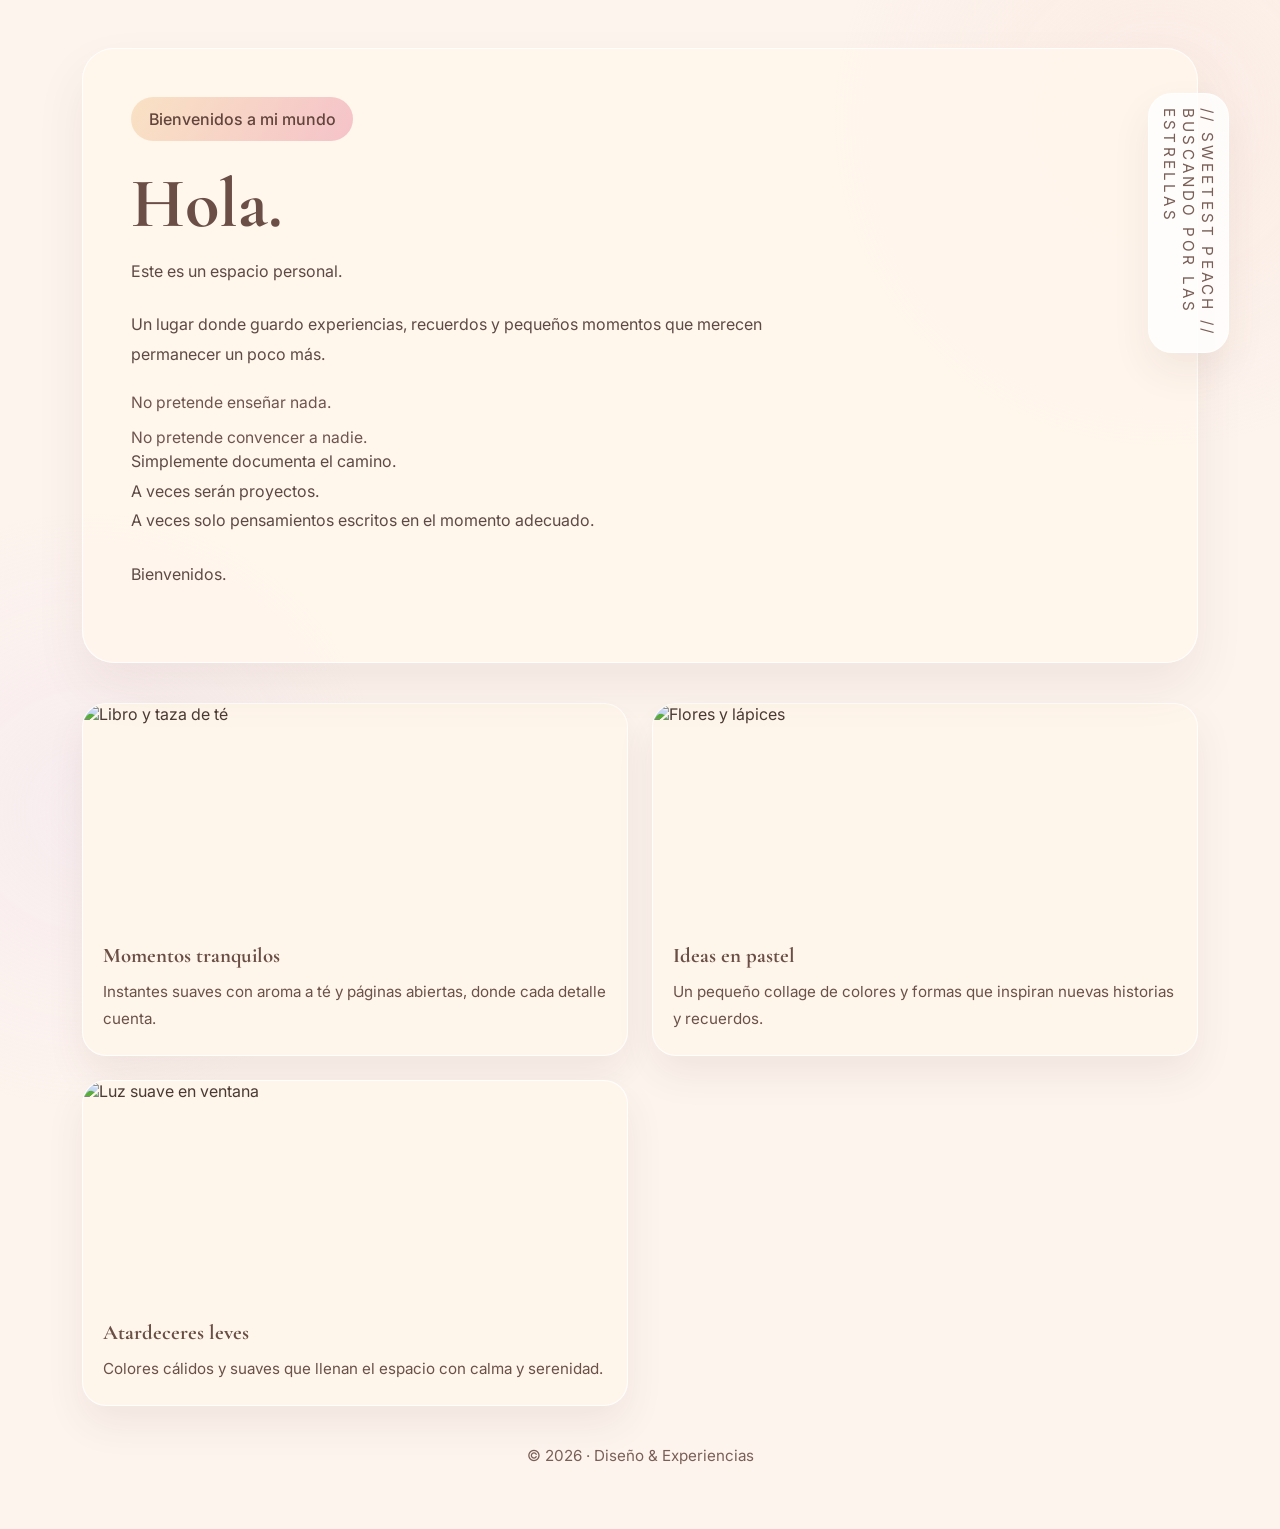
==== index.html @ 44057b64 "Add vertical side tag in hero" ====
﻿<!DOCTYPE html>
<html lang="es">
<head>
<meta charset="UTF-8">
<meta name="viewport" content="width=device-width, initial-scale=1.0">

<title>Hola.</title>

<link rel="preconnect" href="https://fonts.googleapis.com">
<link rel="preconnect" href="https://fonts.gstatic.com" crossorigin>
<link href="https://fonts.googleapis.com/css2?family=Inter:wght@300;400;500&family=Cormorant+Garamond:wght@400;500;600&display=swap" rel="stylesheet">

<style>
:root{
    --bg:#fdf4ee;
    --text:#4a3a33;
    --peach:#f8dacf;
    --rose:#f5c3c9;
    --apricot:#f9e2c4;
    --lavender:#ebd9f2;
    --cream:#fff6eb;
}

*{
    margin:0;
    padding:0;
    box-sizing:border-box;
}

body{
    font-family:'Inter', sans-serif;
    background:var(--bg);
    color:var(--text);
    overflow-x:hidden;
}

body::before{
    content:"";
    position:fixed;
    width:680px;
    height:680px;
    top:-220px;
    right:-220px;
    background:radial-gradient(circle, var(--peach), transparent 68%);
    opacity:.32;
    z-index:-1;
}

body::after{
    content:"";
    position:fixed;
    width:620px;
    height:620px;
    bottom:-220px;
    left:-220px;
    background:radial-gradient(circle, var(--lavender), transparent 68%);
    opacity:.28;
    z-index:-1;
}

main{
    min-height:100vh;
    padding:3rem 2rem 4rem;
}

.container{
    max-width:1180px;
    margin:0 auto;
}

.hero{
    position:relative;
    background:rgba(255,246,236,.92);
    border:1px solid rgba(255,255,255,.85);
    border-radius:32px;
    padding:3rem;
    box-shadow:0 24px 50px rgba(104,58,48,.08);
}

.side-tag{
    position:absolute;
    top:2.75rem;
    right:-2rem;
    display:flex;
    align-items:center;
    justify-content:center;
    writing-mode: vertical-rl;
    text-orientation: sideways;
    font-size:.95rem;
    letter-spacing:.2rem;
    color:#7a5f57;
    background:rgba(255,255,255,.8);
    padding:.9rem .7rem;
    border-radius:24px;
    border:1px solid rgba(255,255,255,.9);
    box-shadow:0 18px 38px rgba(104,58,48,.08);
    max-height:260px;
    min-width:2.4rem;
}

.banner{
    display:inline-flex;
    align-items:center;
    padding:.75rem 1.1rem;
    border-radius:999px;
    background:linear-gradient(120deg, var(--apricot), var(--rose));
    color:#62443c;
    font-weight:500;
    margin-bottom:1.6rem;
}

h1{
    font-family:'Cormorant Garamond', serif;
    font-size:clamp(3.2rem, 6vw, 4.4rem);
    line-height:1.05;
    margin-bottom:1rem;
    color:#6b4f46;
}

.description{
    max-width:720px;
    font-size:1rem;
    line-height:1.85;
    color:#5e4a45;
    margin-bottom:1.5rem;
}

.quote{
    display:grid;
    gap:1rem;
    margin-top:1.5rem;
    color:#6e554f;
    font-size:.98rem;
}

.gallery{
    display:grid;
    grid-template-columns:repeat(4, minmax(0,1fr));
    gap:1.5rem;
    margin-top:2.5rem;
}

.card{
    grid-column:span 2;
    background:var(--cream);
    border:1px solid rgba(255,255,255,.85);
    border-radius:24px;
    overflow:hidden;
    box-shadow:0 18px 38px rgba(104,58,48,.08);
    transition:transform .25s ease, box-shadow .25s ease;
}

.card:hover{
    transform:translateY(-6px);
    box-shadow:0 28px 50px rgba(104,58,48,.14);
}

.card img{
    display:block;
    width:100%;
    height:220px;
    object-fit:cover;
}

.card-content{
    padding:1.2rem 1.25rem 1.4rem;
}

.card-title{
    font-family:'Cormorant Garamond', serif;
    font-size:1.3rem;
    color:#6b4f46;
    margin-bottom:.7rem;
}

.card-text{
    color:#6a5149;
    font-size:.95rem;
    line-height:1.75;
}

footer{
    margin-top:2.5rem;
    text-align:center;
    color:#7a5f57;
    font-size:.95rem;
}

@media(max-width:1024px){
    .gallery{
        grid-template-columns:repeat(2, minmax(0,1fr));
    }
}

@media(max-width:720px){
    .hero{
        padding:2rem;
    }
    .gallery{
        grid-template-columns:1fr;
    }
    .card img{
        height:200px;
    }
}
</style>
</head>

<body>

<main class="container">
    <section class="hero">
        <div class="banner">Bienvenidos a mi mundo</div>
        <h1>Hola.</h1>
        <p class="description">Este es un espacio personal.</p>
        <p class="description">Un lugar donde guardo experiencias, recuerdos y pequeños momentos que merecen permanecer un poco más.</p>
        <div class="quote">
            <span>No pretende enseñar nada.</span>
            <span>No pretende convencer a nadie.</span>
        </div>
        <p class="description">Simplemente documenta el camino.<br>A veces serán proyectos.<br>A veces solo pensamientos escritos en el momento adecuado.</p>
        <p class="description">Bienvenidos.</p>
        <div class="side-tag">//  SWEETEST PEACH  //  BUSCANDO POR LAS ESTRELLAS</div>
    </section>

    <section class="gallery">
        <article class="card">
            <img src="https://images.unsplash.com/photo-1500530855697-b586d89ba3ee?auto=format&fit=crop&w=800&q=80" alt="Libro y taza de té" loading="lazy">
            <div class="card-content">
                <h2 class="card-title">Momentos tranquilos</h2>
                <p class="card-text">Instantes suaves con aroma a té y páginas abiertas, donde cada detalle cuenta.</p>
            </div>
        </article>
        <article class="card">
            <img src="https://images.unsplash.com/photo-1524504388940-b1c1722653e1?auto=format&fit=crop&w=800&q=80" alt="Flores y lápices" loading="lazy">
            <div class="card-content">
                <h2 class="card-title">Ideas en pastel</h2>
                <p class="card-text">Un pequeño collage de colores y formas que inspiran nuevas historias y recuerdos.</p>
            </div>
        </article>
        <article class="card">
            <img src="https://images.unsplash.com/photo-1516637090014-cb1ab79a07d1?auto=format&fit=crop&w=800&q=80" alt="Luz suave en ventana" loading="lazy">
            <div class="card-content">
                <h2 class="card-title">Atardeceres leves</h2>
                <p class="card-text">Colores cálidos y suaves que llenan el espacio con calma y serenidad.</p>
            </div>
        </article>
    </section>

    <footer>© 2026 · Diseño &amp; Experiencias</footer>
</main>

</body>
</html>
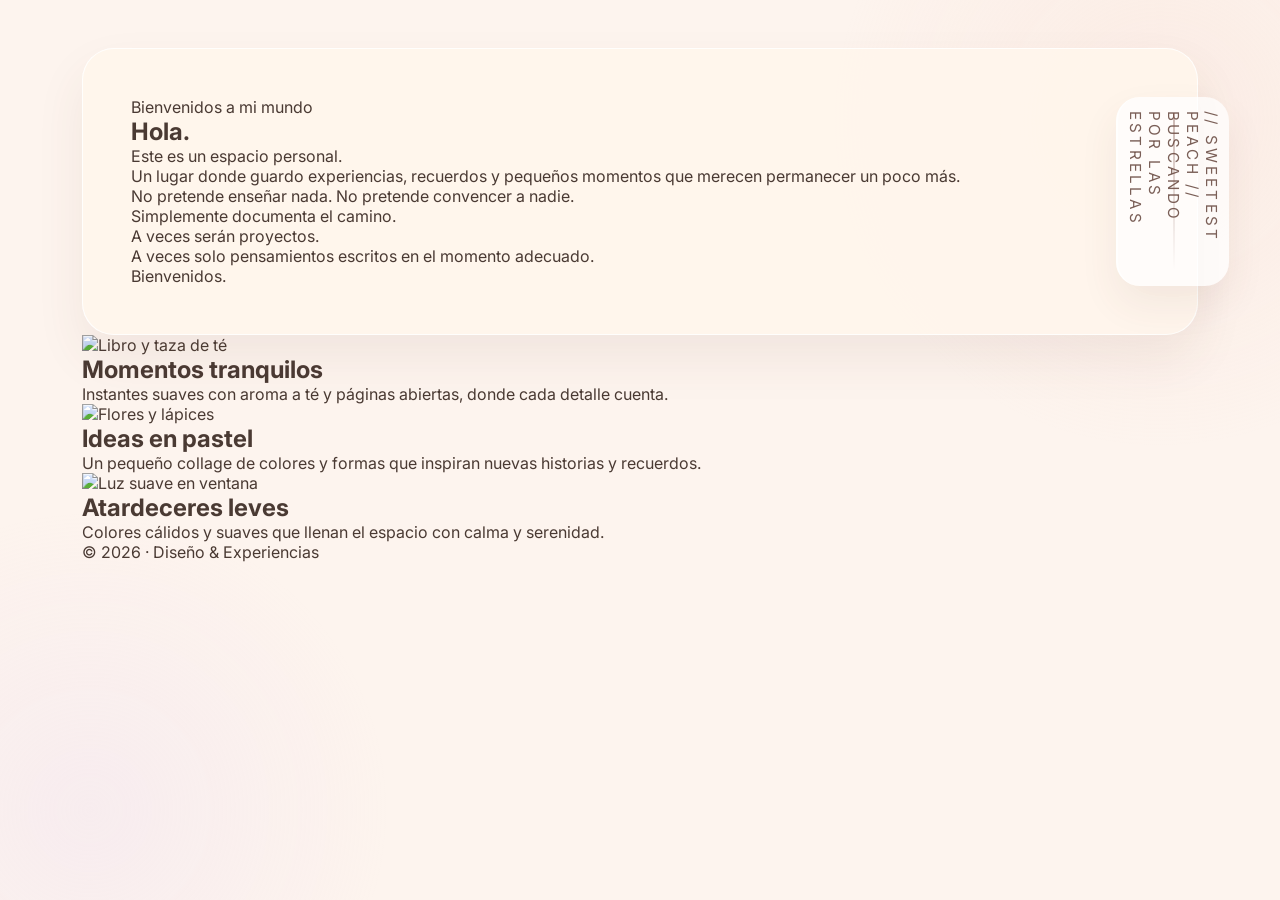
==== commit 8a401a1a: "Adjust side tag to follow hero text height" ====
--- a/index.html
+++ b/index.html
@@ -79,25 +79,33 @@
 
 .side-tag{
     position:absolute;
-    top:2.75rem;
+    top:3rem;
     right:-2rem;
+    height:calc(100% - 6rem);
     display:flex;
-    align-items:center;
+    align-items:flex-start;
     justify-content:center;
     writing-mode: vertical-rl;
     text-orientation: sideways;
     font-size:.95rem;
     letter-spacing:.2rem;
     color:#7a5f57;
-    background:rgba(255,255,255,.8);
-    padding:.9rem .7rem;
+    padding:.9rem .5rem;
+    border-left:2px solid rgba(255,255,255,.9);
+    background:rgba(255,255,255,.72);
     border-radius:24px;
-    border:1px solid rgba(255,255,255,.9);
     box-shadow:0 18px 38px rgba(104,58,48,.08);
-    max-height:260px;
-    min-width:2.4rem;
-}
-
+    min-width:2.6rem;
+}
+    .side-tag::after{
+    content: '';
+    position:absolute;
+    left:50%;
+    top:1rem;
+    bottom:1rem;
+    width:1px;
+    background:linear-gradient(to bottom, rgba(126,82,71,.8), rgba(126,82,71,0));
+    transform:translateX(-50%);
 .banner{
     display:inline-flex;
     align-items:center;
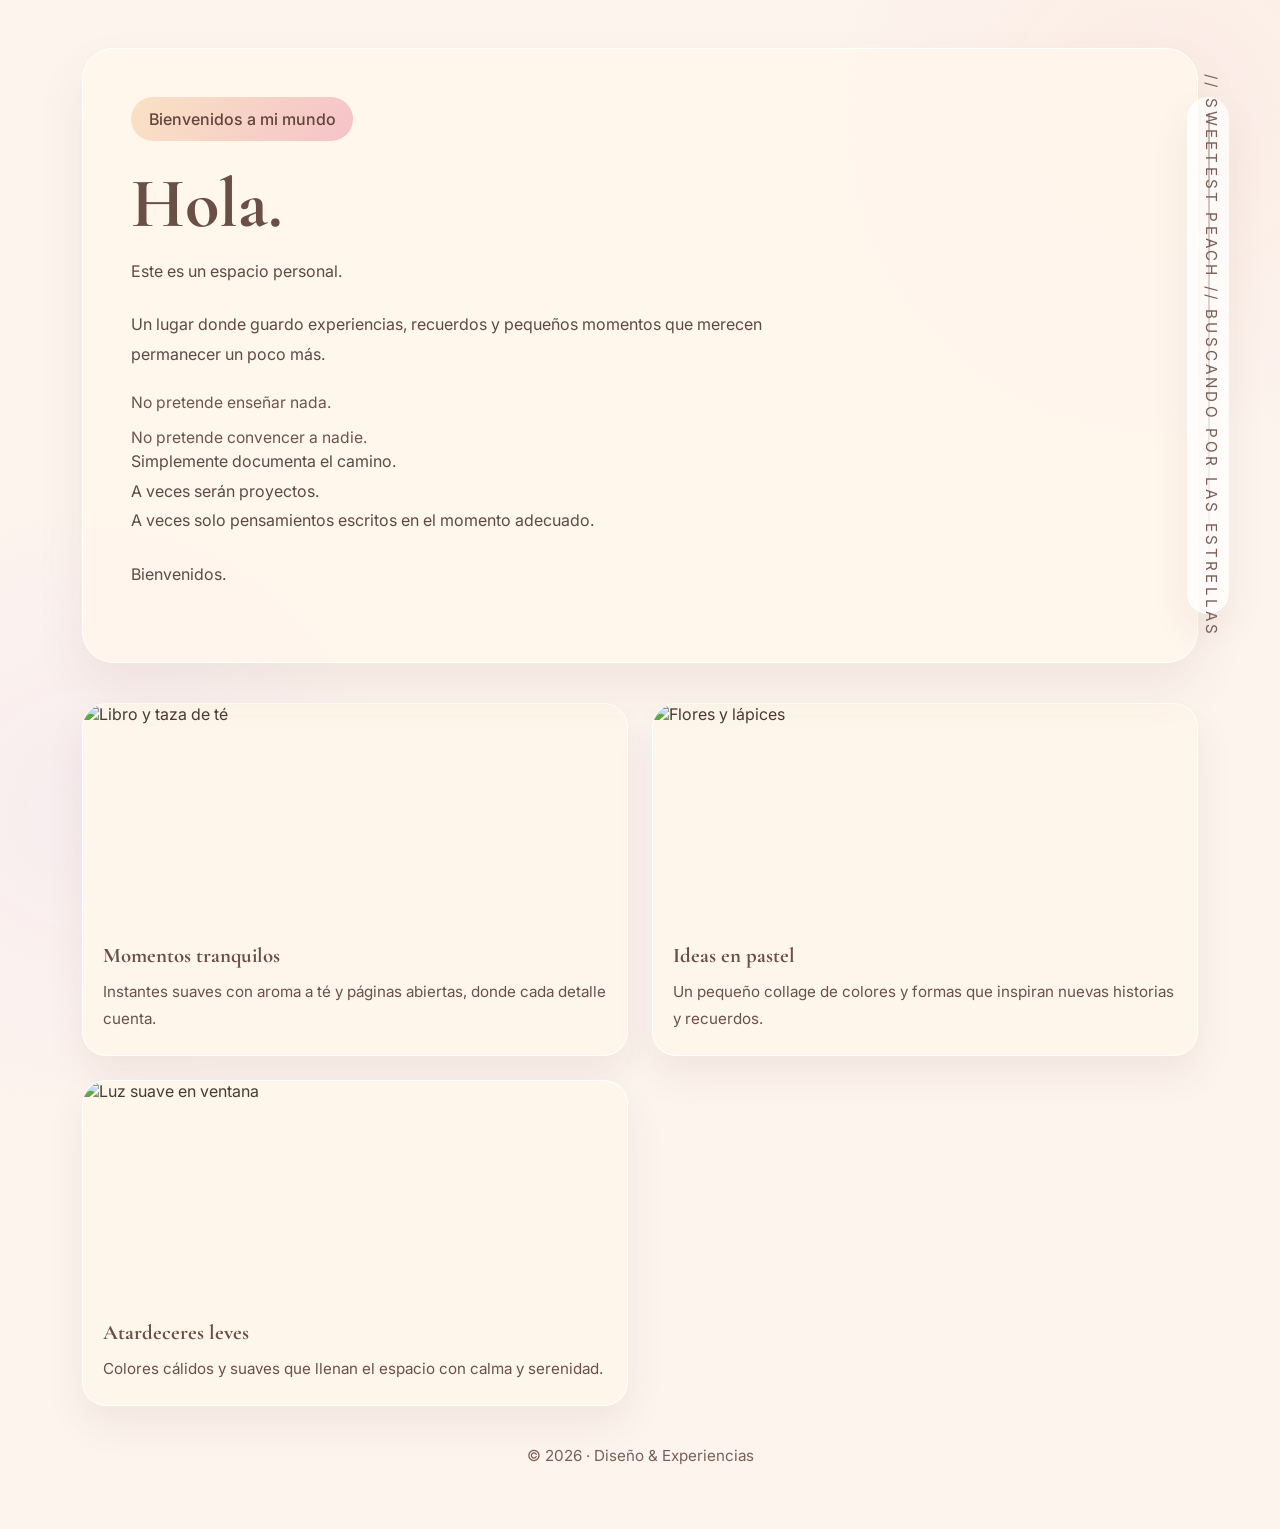
==== commit 9d8785cc: "Make side tag flow continuously downward" ====
--- a/index.html
+++ b/index.html
@@ -87,6 +87,7 @@
     justify-content:center;
     writing-mode: vertical-rl;
     text-orientation: sideways;
+    white-space: nowrap;
     font-size:.95rem;
     letter-spacing:.2rem;
     color:#7a5f57;
@@ -106,6 +107,7 @@
     width:1px;
     background:linear-gradient(to bottom, rgba(126,82,71,.8), rgba(126,82,71,0));
     transform:translateX(-50%);
+}
 .banner{
     display:inline-flex;
     align-items:center;
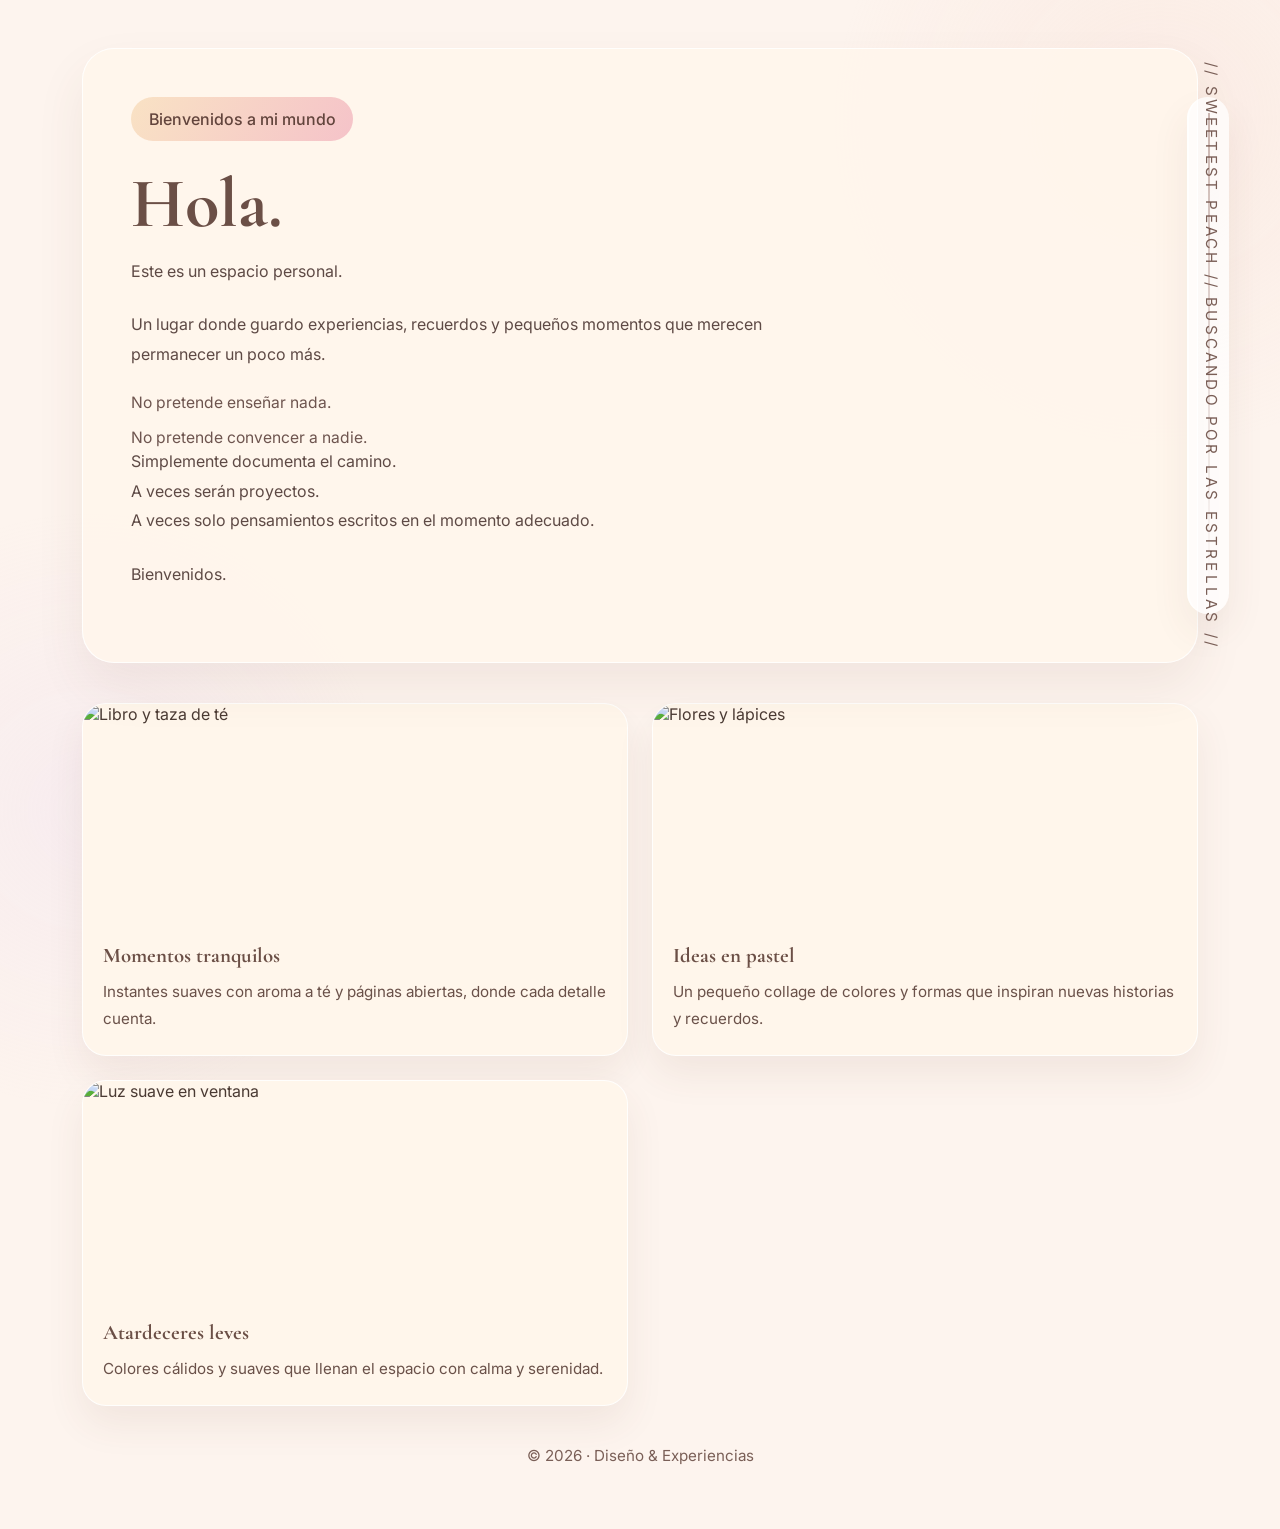
==== commit 1616c7a4: "Add trailing slashes to side tag text" ====
--- a/index.html
+++ b/index.html
@@ -230,7 +230,7 @@
         </div>
         <p class="description">Simplemente documenta el camino.<br>A veces serán proyectos.<br>A veces solo pensamientos escritos en el momento adecuado.</p>
         <p class="description">Bienvenidos.</p>
-        <div class="side-tag">//  SWEETEST PEACH  //  BUSCANDO POR LAS ESTRELLAS</div>
+        <div class="side-tag">//  SWEETEST PEACH  //  BUSCANDO POR LAS ESTRELLAS  //</div>
     </section>
 
     <section class="gallery">
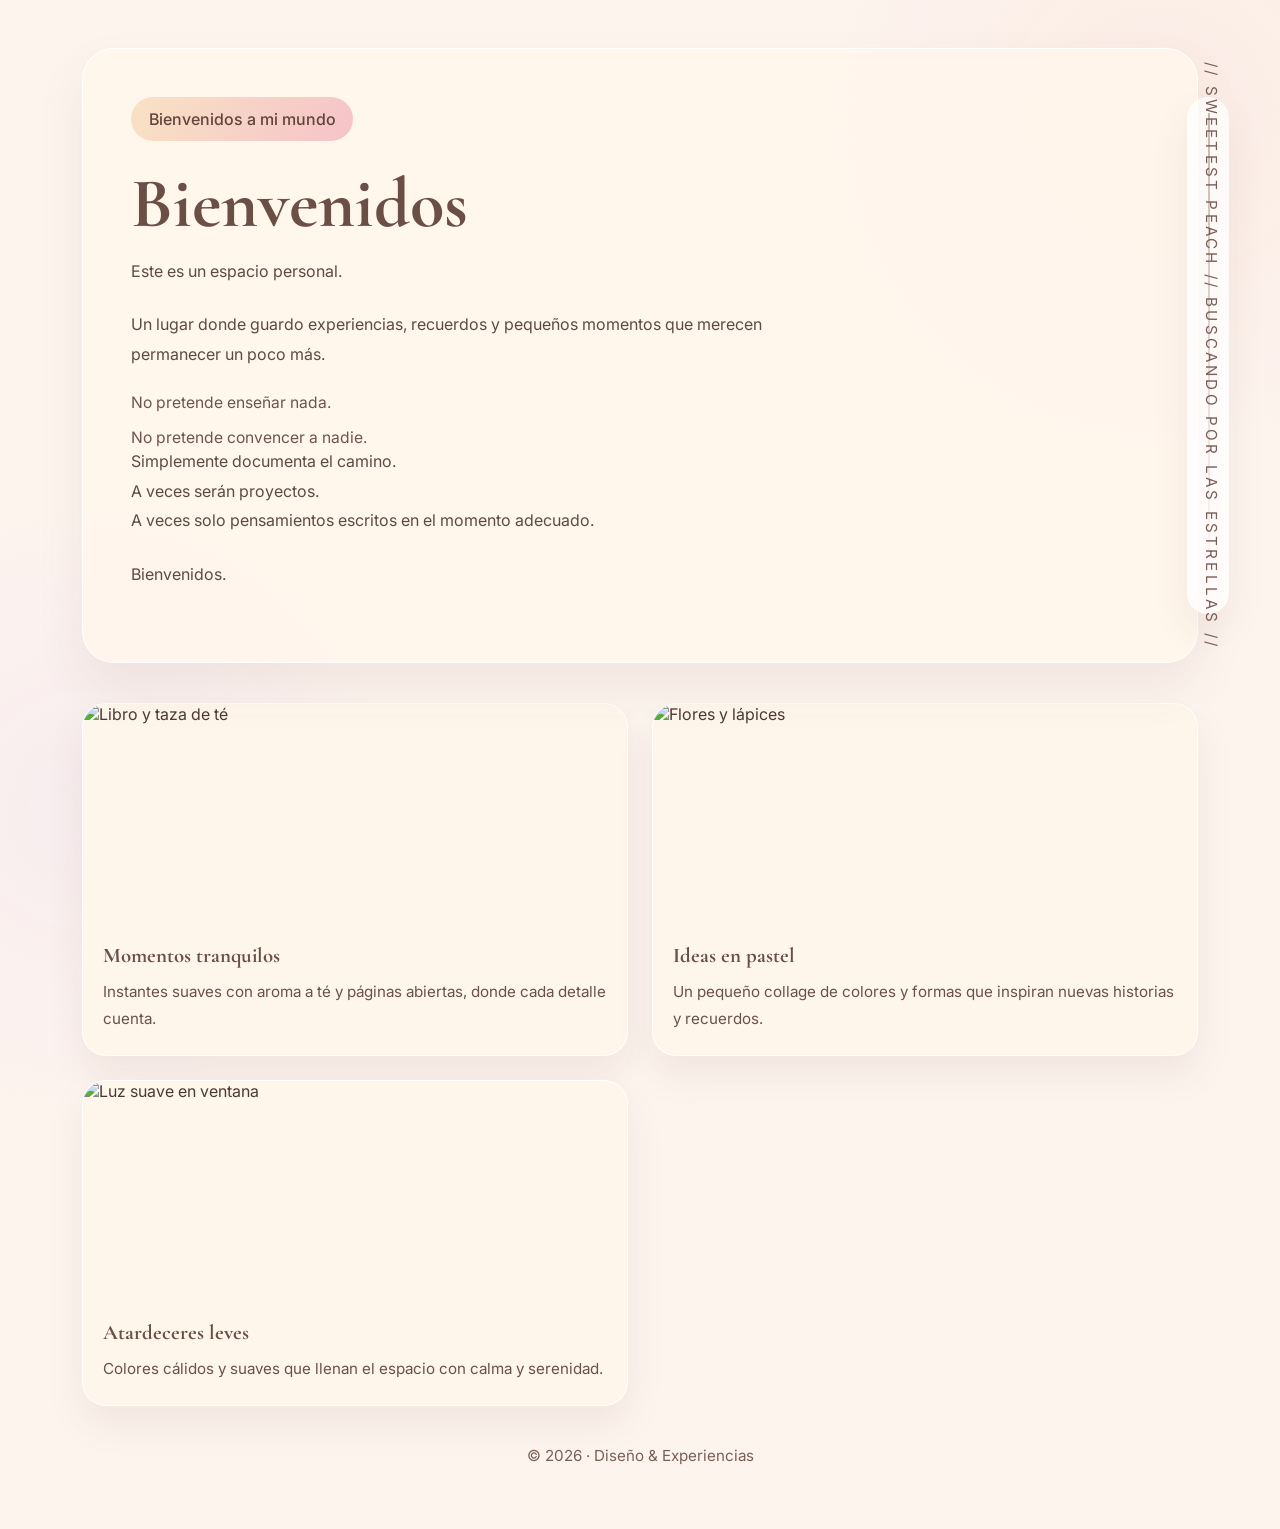
==== commit b9d469ab: "Rename document title and hero heading to Bienvenidos" ====
--- a/index.html
+++ b/index.html
@@ -4,7 +4,7 @@
 <meta charset="UTF-8">
 <meta name="viewport" content="width=device-width, initial-scale=1.0">
 
-<title>Hola.</title>
+<title>Bienvenidos</title>
 
 <link rel="preconnect" href="https://fonts.googleapis.com">
 <link rel="preconnect" href="https://fonts.gstatic.com" crossorigin>
@@ -221,7 +221,7 @@
 <main class="container">
     <section class="hero">
         <div class="banner">Bienvenidos a mi mundo</div>
-        <h1>Hola.</h1>
+        <h1>Bienvenidos</h1>
         <p class="description">Este es un espacio personal.</p>
         <p class="description">Un lugar donde guardo experiencias, recuerdos y pequeños momentos que merecen permanecer un poco más.</p>
         <div class="quote">
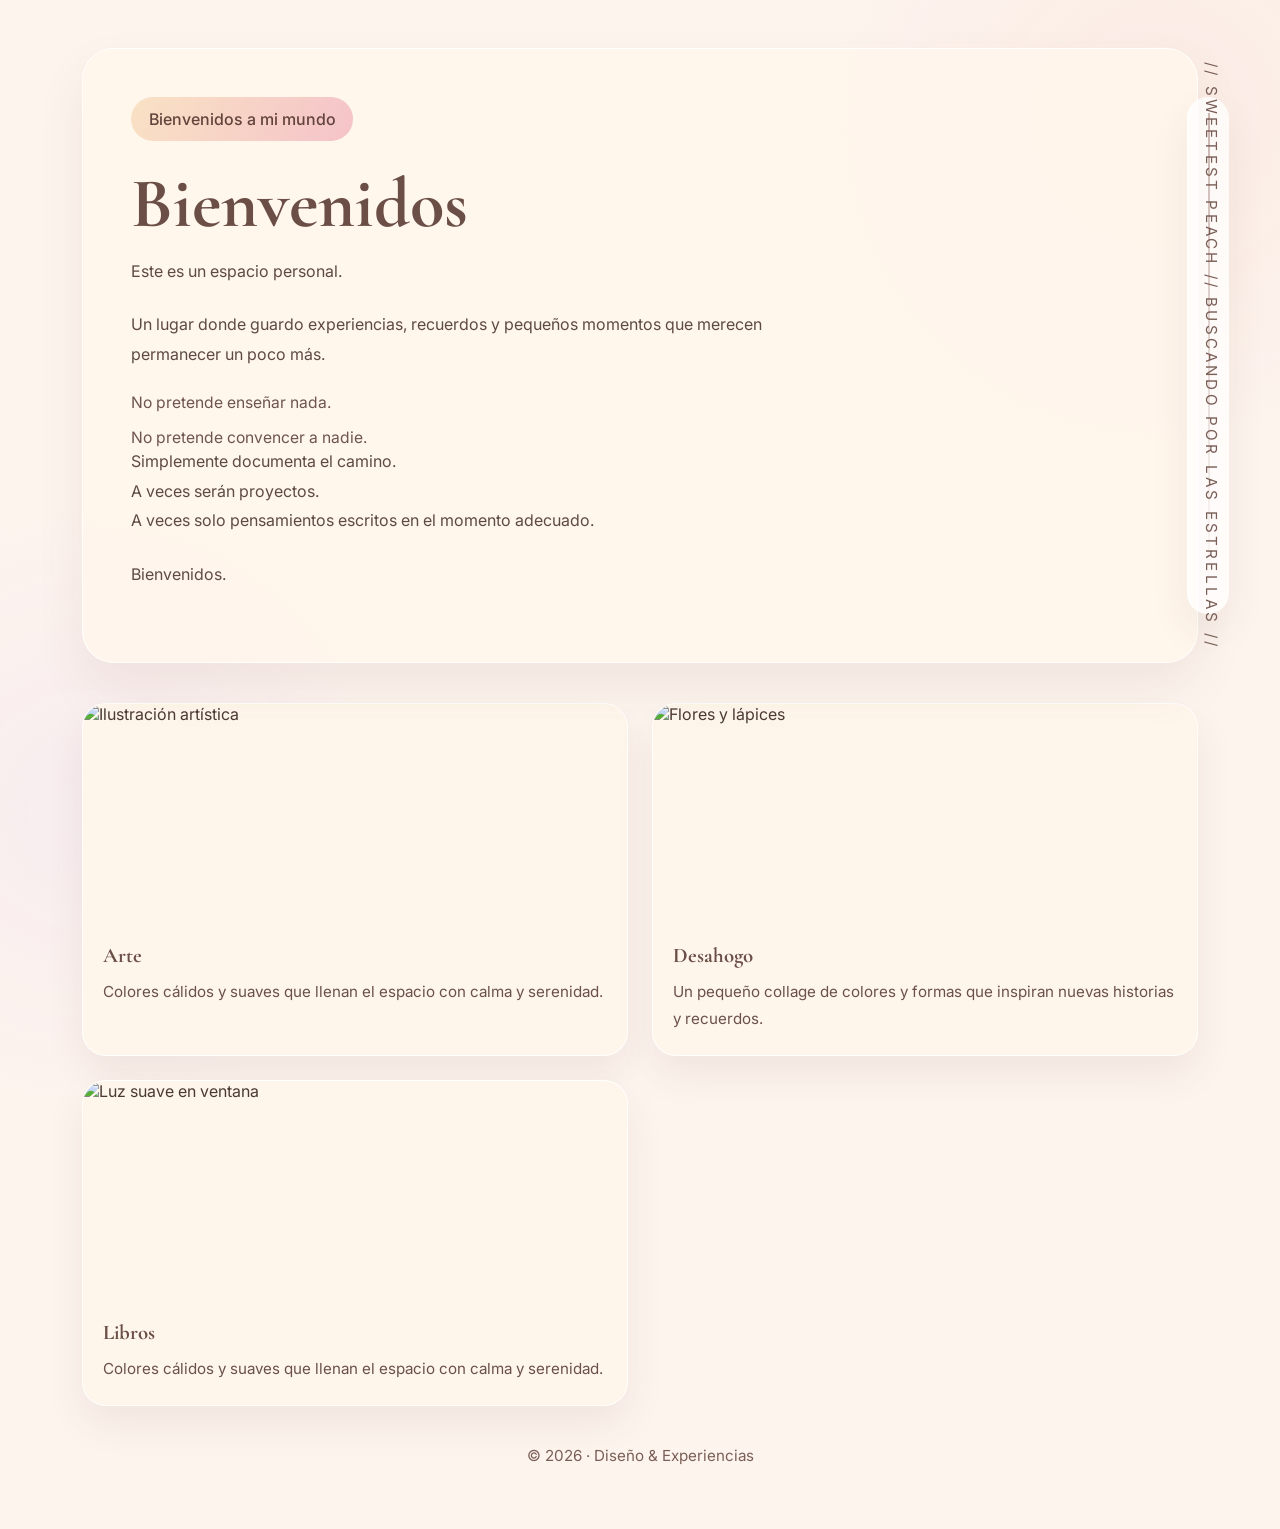
==== commit 28165b29: "Update page design and deploy workflow; refresh Arte card image" ====
--- a/index.html
+++ b/index.html
@@ -9,211 +9,7 @@
 <link rel="preconnect" href="https://fonts.googleapis.com">
 <link rel="preconnect" href="https://fonts.gstatic.com" crossorigin>
 <link href="https://fonts.googleapis.com/css2?family=Inter:wght@300;400;500&family=Cormorant+Garamond:wght@400;500;600&display=swap" rel="stylesheet">
-
-<style>
-:root{
-    --bg:#fdf4ee;
-    --text:#4a3a33;
-    --peach:#f8dacf;
-    --rose:#f5c3c9;
-    --apricot:#f9e2c4;
-    --lavender:#ebd9f2;
-    --cream:#fff6eb;
-}
-
-*{
-    margin:0;
-    padding:0;
-    box-sizing:border-box;
-}
-
-body{
-    font-family:'Inter', sans-serif;
-    background:var(--bg);
-    color:var(--text);
-    overflow-x:hidden;
-}
-
-body::before{
-    content:"";
-    position:fixed;
-    width:680px;
-    height:680px;
-    top:-220px;
-    right:-220px;
-    background:radial-gradient(circle, var(--peach), transparent 68%);
-    opacity:.32;
-    z-index:-1;
-}
-
-body::after{
-    content:"";
-    position:fixed;
-    width:620px;
-    height:620px;
-    bottom:-220px;
-    left:-220px;
-    background:radial-gradient(circle, var(--lavender), transparent 68%);
-    opacity:.28;
-    z-index:-1;
-}
-
-main{
-    min-height:100vh;
-    padding:3rem 2rem 4rem;
-}
-
-.container{
-    max-width:1180px;
-    margin:0 auto;
-}
-
-.hero{
-    position:relative;
-    background:rgba(255,246,236,.92);
-    border:1px solid rgba(255,255,255,.85);
-    border-radius:32px;
-    padding:3rem;
-    box-shadow:0 24px 50px rgba(104,58,48,.08);
-}
-
-.side-tag{
-    position:absolute;
-    top:3rem;
-    right:-2rem;
-    height:calc(100% - 6rem);
-    display:flex;
-    align-items:flex-start;
-    justify-content:center;
-    writing-mode: vertical-rl;
-    text-orientation: sideways;
-    white-space: nowrap;
-    font-size:.95rem;
-    letter-spacing:.2rem;
-    color:#7a5f57;
-    padding:.9rem .5rem;
-    border-left:2px solid rgba(255,255,255,.9);
-    background:rgba(255,255,255,.72);
-    border-radius:24px;
-    box-shadow:0 18px 38px rgba(104,58,48,.08);
-    min-width:2.6rem;
-}
-    .side-tag::after{
-    content: '';
-    position:absolute;
-    left:50%;
-    top:1rem;
-    bottom:1rem;
-    width:1px;
-    background:linear-gradient(to bottom, rgba(126,82,71,.8), rgba(126,82,71,0));
-    transform:translateX(-50%);
-}
-.banner{
-    display:inline-flex;
-    align-items:center;
-    padding:.75rem 1.1rem;
-    border-radius:999px;
-    background:linear-gradient(120deg, var(--apricot), var(--rose));
-    color:#62443c;
-    font-weight:500;
-    margin-bottom:1.6rem;
-}
-
-h1{
-    font-family:'Cormorant Garamond', serif;
-    font-size:clamp(3.2rem, 6vw, 4.4rem);
-    line-height:1.05;
-    margin-bottom:1rem;
-    color:#6b4f46;
-}
-
-.description{
-    max-width:720px;
-    font-size:1rem;
-    line-height:1.85;
-    color:#5e4a45;
-    margin-bottom:1.5rem;
-}
-
-.quote{
-    display:grid;
-    gap:1rem;
-    margin-top:1.5rem;
-    color:#6e554f;
-    font-size:.98rem;
-}
-
-.gallery{
-    display:grid;
-    grid-template-columns:repeat(4, minmax(0,1fr));
-    gap:1.5rem;
-    margin-top:2.5rem;
-}
-
-.card{
-    grid-column:span 2;
-    background:var(--cream);
-    border:1px solid rgba(255,255,255,.85);
-    border-radius:24px;
-    overflow:hidden;
-    box-shadow:0 18px 38px rgba(104,58,48,.08);
-    transition:transform .25s ease, box-shadow .25s ease;
-}
-
-.card:hover{
-    transform:translateY(-6px);
-    box-shadow:0 28px 50px rgba(104,58,48,.14);
-}
-
-.card img{
-    display:block;
-    width:100%;
-    height:220px;
-    object-fit:cover;
-}
-
-.card-content{
-    padding:1.2rem 1.25rem 1.4rem;
-}
-
-.card-title{
-    font-family:'Cormorant Garamond', serif;
-    font-size:1.3rem;
-    color:#6b4f46;
-    margin-bottom:.7rem;
-}
-
-.card-text{
-    color:#6a5149;
-    font-size:.95rem;
-    line-height:1.75;
-}
-
-footer{
-    margin-top:2.5rem;
-    text-align:center;
-    color:#7a5f57;
-    font-size:.95rem;
-}
-
-@media(max-width:1024px){
-    .gallery{
-        grid-template-columns:repeat(2, minmax(0,1fr));
-    }
-}
-
-@media(max-width:720px){
-    .hero{
-        padding:2rem;
-    }
-    .gallery{
-        grid-template-columns:1fr;
-    }
-    .card img{
-        height:200px;
-    }
-}
-</style>
+<link rel="stylesheet" href="styles.css">
 </head>
 
 <body>
@@ -235,25 +31,31 @@
 
     <section class="gallery">
         <article class="card">
-            <img src="https://images.unsplash.com/photo-1500530855697-b586d89ba3ee?auto=format&fit=crop&w=800&q=80" alt="Libro y taza de té" loading="lazy">
-            <div class="card-content">
-                <h2 class="card-title">Momentos tranquilos</h2>
-                <p class="card-text">Instantes suaves con aroma a té y páginas abiertas, donde cada detalle cuenta.</p>
-            </div>
+            <a href="momentos.html" class="card-link">
+                <img src="https://images.unsplash.com/photo-1526318472351-bc311c3c4a69?auto=format&fit=crop&w=800&q=80" alt="Ilustración artística" loading="lazy">
+                <div class="card-content">
+                    <h2 class="card-title">Arte</h2>
+                    <p class="card-text">Colores cálidos y suaves que llenan el espacio con calma y serenidad.</p>
+                </div>
+            </a>
         </article>
         <article class="card">
-            <img src="https://images.unsplash.com/photo-1524504388940-b1c1722653e1?auto=format&fit=crop&w=800&q=80" alt="Flores y lápices" loading="lazy">
-            <div class="card-content">
-                <h2 class="card-title">Ideas en pastel</h2>
-                <p class="card-text">Un pequeño collage de colores y formas que inspiran nuevas historias y recuerdos.</p>
-            </div>
+            <a href="ideas.html" class="card-link">
+                <img src="https://images.unsplash.com/photo-1524504388940-b1c1722653e1?auto=format&fit=crop&w=800&q=80" alt="Flores y lápices" loading="lazy">
+                <div class="card-content">
+                    <h2 class="card-title">Desahogo</h2>
+                    <p class="card-text">Un pequeño collage de colores y formas que inspiran nuevas historias y recuerdos.</p>
+                </div>
+            </a>
         </article>
         <article class="card">
-            <img src="https://images.unsplash.com/photo-1516637090014-cb1ab79a07d1?auto=format&fit=crop&w=800&q=80" alt="Luz suave en ventana" loading="lazy">
-            <div class="card-content">
-                <h2 class="card-title">Atardeceres leves</h2>
-                <p class="card-text">Colores cálidos y suaves que llenan el espacio con calma y serenidad.</p>
-            </div>
+            <a href="atardeceres.html" class="card-link">
+                <img src="https://images.unsplash.com/photo-1516637090014-cb1ab79a07d1?auto=format&fit=crop&w=800&q=80" alt="Luz suave en ventana" loading="lazy">
+                <div class="card-content">
+                    <h2 class="card-title">Libros</h2>
+                    <p class="card-text">Colores cálidos y suaves que llenan el espacio con calma y serenidad.</p>
+                </div>
+            </a>
         </article>
     </section>
 
--- a/styles.css
+++ b/styles.css
@@ -0,0 +1,288 @@
+:root{
+    --bg:#fdf4ee;
+    --text:#4a3a33;
+    --peach:#f8dacf;
+    --rose:#f5c3c9;
+    --apricot:#f9e2c4;
+    --lavender:#ebd9f2;
+    --cream:#fff6eb;
+}
+
+*{
+    margin:0;
+    padding:0;
+    box-sizing:border-box;
+}
+
+html{
+    scroll-behavior:smooth;
+}
+
+body{
+    font-family:'Inter', sans-serif;
+    background:var(--bg);
+    color:var(--text);
+    overflow-x:hidden;
+    min-height:100vh;
+}
+
+body::before{
+    content:"";
+    position:fixed;
+    width:680px;
+    height:680px;
+    top:-220px;
+    right:-220px;
+    background:radial-gradient(circle, var(--peach), transparent 68%);
+    opacity:.32;
+    z-index:-1;
+}
+
+body::after{
+    content:"";
+    position:fixed;
+    width:620px;
+    height:620px;
+    bottom:-220px;
+    left:-220px;
+    background:radial-gradient(circle, var(--lavender), transparent 68%);
+    opacity:.28;
+    z-index:-1;
+}
+
+main{
+    min-height:100vh;
+    padding:3rem 2rem 4rem;
+}
+
+.container{
+    max-width:1180px;
+    margin:0 auto;
+}
+
+.hero{
+    position:relative;
+    background:rgba(255,246,236,.92);
+    border:1px solid rgba(255,255,255,.85);
+    border-radius:32px;
+    padding:3rem;
+    box-shadow:0 24px 50px rgba(104,58,48,.08);
+}
+
+.side-tag{
+    position:absolute;
+    top:3rem;
+    right:-2rem;
+    height:calc(100% - 6rem);
+    display:flex;
+    align-items:flex-start;
+    justify-content:center;
+    writing-mode: vertical-rl;
+    text-orientation: sideways;
+    white-space: nowrap;
+    font-size:.95rem;
+    letter-spacing:.2rem;
+    color:#7a5f57;
+    padding:.9rem .5rem;
+    border-left:2px solid rgba(255,255,255,.9);
+    background:rgba(255,255,255,.72);
+    border-radius:24px;
+    box-shadow:0 18px 38px rgba(104,58,48,.08);
+    min-width:2.6rem;
+}
+
+.side-tag::after{
+    content: '';
+    position:absolute;
+    left:50%;
+    top:1rem;
+    bottom:1rem;
+    width:1px;
+    background:linear-gradient(to bottom, rgba(126,82,71,.8), rgba(126,82,71,0));
+    transform:translateX(-50%);
+}
+
+.banner{
+    display:inline-flex;
+    align-items:center;
+    padding:.75rem 1.1rem;
+    border-radius:999px;
+    background:linear-gradient(120deg, var(--apricot), var(--rose));
+    color:#62443c;
+    font-weight:500;
+    margin-bottom:1.6rem;
+}
+
+h1{
+    font-family:'Cormorant Garamond', serif;
+    font-size:clamp(3.2rem, 6vw, 4.4rem);
+    line-height:1.05;
+    margin-bottom:1rem;
+    color:#6b4f46;
+}
+
+.description{
+    max-width:720px;
+    font-size:1rem;
+    line-height:1.85;
+    color:#5e4a45;
+    margin-bottom:1.5rem;
+}
+
+.quote{
+    display:grid;
+    gap:1rem;
+    margin-top:1.5rem;
+    color:#6e554f;
+    font-size:.98rem;
+}
+
+.gallery{
+    display:grid;
+    grid-template-columns:repeat(4, minmax(0,1fr));
+    gap:1.5rem;
+    margin-top:2.5rem;
+}
+
+.card{
+    grid-column:span 2;
+    background:var(--cream);
+    border:1px solid rgba(255,255,255,.85);
+    border-radius:24px;
+    overflow:hidden;
+    box-shadow:0 18px 38px rgba(104,58,48,.08);
+    transition:transform .25s ease, box-shadow .25s ease;
+}
+
+.card-link{
+    display:block;
+    color:inherit;
+    text-decoration:none;
+    min-height:100%;
+}
+
+.card:hover{
+    transform:translateY(-6px);
+    box-shadow:0 28px 50px rgba(104,58,48,.14);
+}
+
+.card-link:hover .card-title,
+.card-link:focus-visible .card-title{
+    text-decoration:underline;
+}
+
+.card img{
+    display:block;
+    width:100%;
+    height:220px;
+    object-fit:cover;
+    transition:transform .35s ease;
+}
+
+.card:hover img{
+    transform:scale(1.04);
+}
+
+.card-content{
+    padding:1.2rem 1.25rem 1.4rem;
+}
+
+.card-title{
+    font-family:'Cormorant Garamond', serif;
+    font-size:1.3rem;
+    color:#6b4f46;
+    margin-bottom:.7rem;
+}
+
+.card-text{
+    color:#6a5149;
+    font-size:.95rem;
+    line-height:1.75;
+}
+
+footer{
+    margin-top:2.5rem;
+    text-align:center;
+    color:#7a5f57;
+    font-size:.95rem;
+}
+
+body.simple-page{
+    display:flex;
+    align-items:center;
+    justify-content:center;
+    padding:2rem;
+}
+
+body.simple-page .container{
+    max-width:800px;
+    border-radius:28px;
+    box-shadow:0 22px 60px rgba(104,58,48,.12);
+    padding:2.5rem;
+}
+
+body.simple-page h1{
+    font-family:'Cormorant Garamond', serif;
+    font-size:clamp(2.6rem, 5vw, 3.6rem);
+    margin-bottom:1rem;
+    color:#6b4f46;
+}
+
+body.simple-page p{
+    line-height:1.8;
+    color:#64514a;
+    font-size:1rem;
+    margin-bottom:1.2rem;
+}
+
+body.simple-page a.back-link{
+    color:#8c5a4d;
+    text-decoration:none;
+    font-weight:500;
+}
+
+body.simple-page a.back-link:hover{
+    text-decoration:underline;
+}
+
+body.page-momentos{
+    background:#fbf1ea;
+}
+
+body.page-ideas{
+    background:#f8eff5;
+}
+
+body.page-atardeceres{
+    background:#f6f0e8;
+}
+
+body.page-momentos .container{
+    background:#fff7f0;
+}
+
+body.page-ideas .container{
+    background:#fff6fb;
+}
+
+body.page-atardeceres .container{
+    background:#fff9f3;
+}
+
+@media(max-width:1024px){
+    .gallery{
+        grid-template-columns:repeat(2, minmax(0,1fr));
+    }
+}
+
+@media(max-width:720px){
+    .hero{
+        padding:2rem;
+    }
+    .gallery{
+        grid-template-columns:1fr;
+    }
+    .card img{
+        height:200px;
+    }
+}
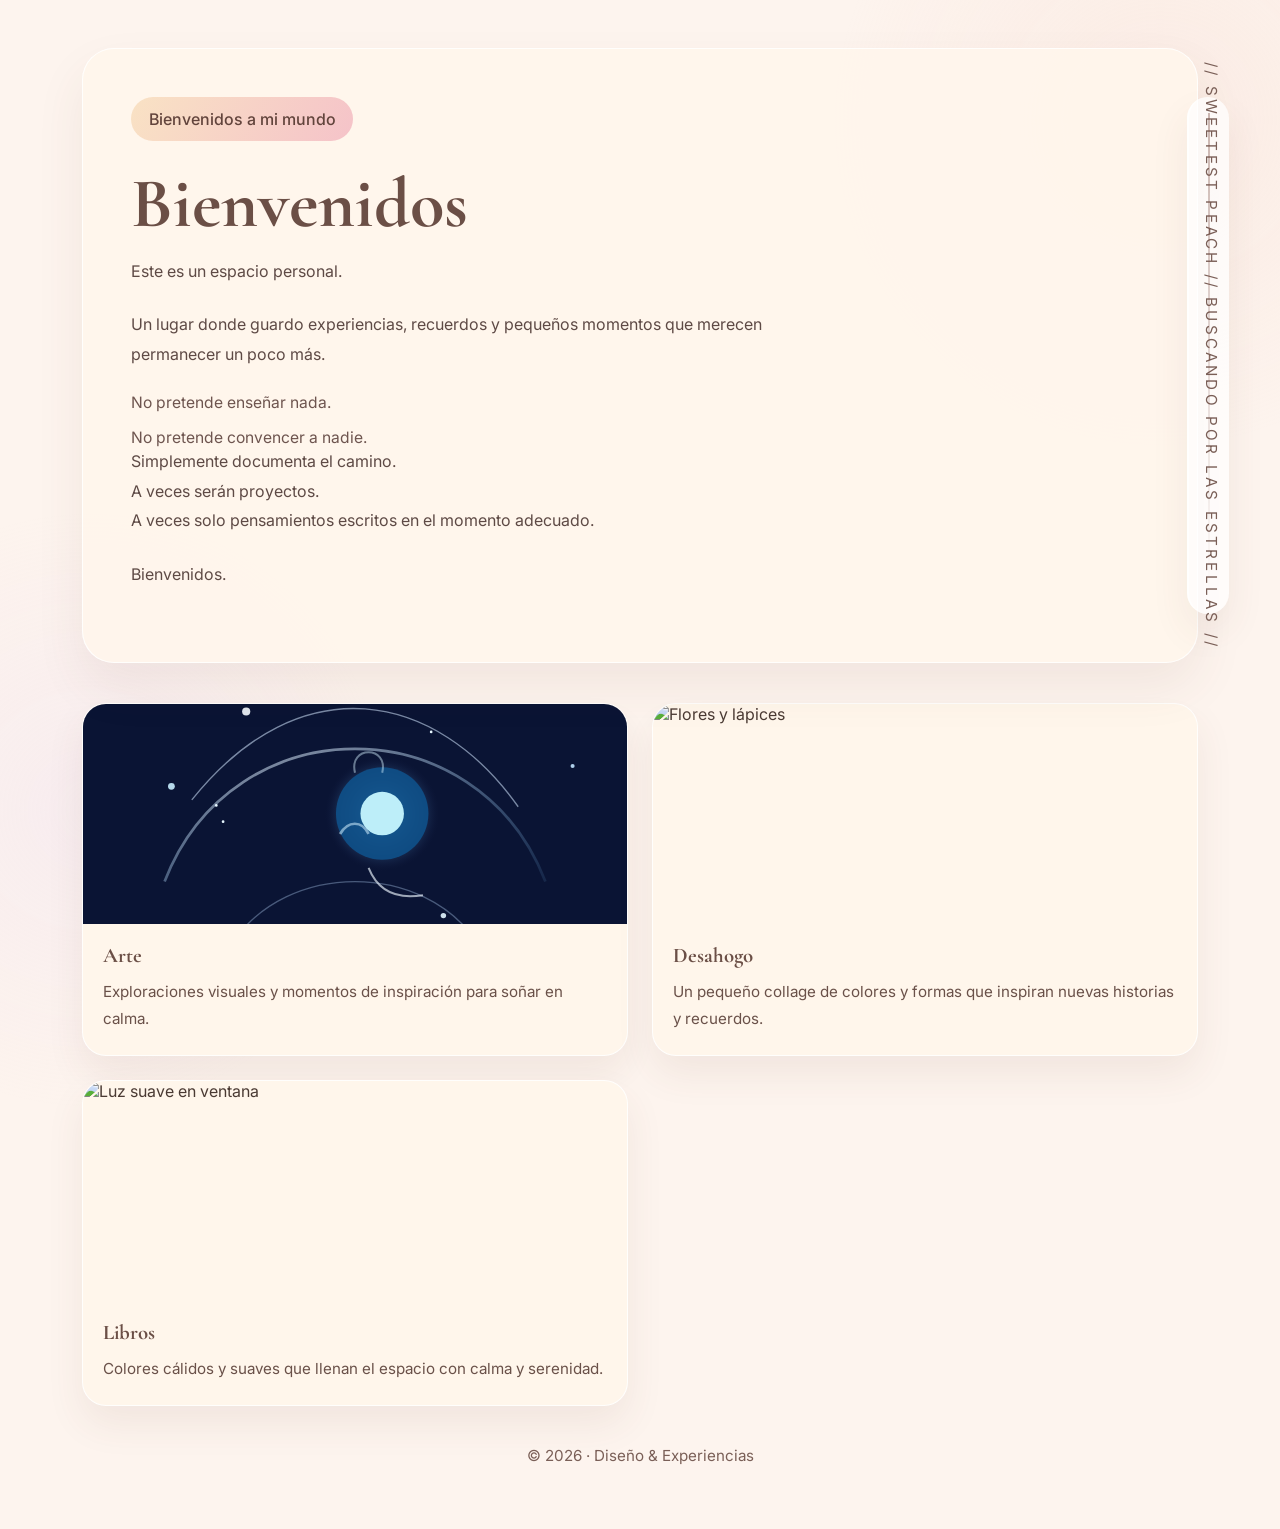
==== commit 00bcf370: "Fix GitHub Pages workflow, update Arte card image, and rename pages" ====
--- a/index.html
+++ b/index.html
@@ -31,16 +31,16 @@
 
     <section class="gallery">
         <article class="card">
-            <a href="momentos.html" class="card-link">
-                <img src="https://images.unsplash.com/photo-1526318472351-bc311c3c4a69?auto=format&fit=crop&w=800&q=80" alt="Ilustración artística" loading="lazy">
+            <a href="arte.html" class="card-link">
+                <img src="images/arte-card.svg" alt="Arte cósmico" loading="lazy">
                 <div class="card-content">
                     <h2 class="card-title">Arte</h2>
-                    <p class="card-text">Colores cálidos y suaves que llenan el espacio con calma y serenidad.</p>
+                    <p class="card-text">Exploraciones visuales y momentos de inspiración para soñar en calma.</p>
                 </div>
             </a>
         </article>
         <article class="card">
-            <a href="ideas.html" class="card-link">
+            <a href="desahogo.html" class="card-link">
                 <img src="https://images.unsplash.com/photo-1524504388940-b1c1722653e1?auto=format&fit=crop&w=800&q=80" alt="Flores y lápices" loading="lazy">
                 <div class="card-content">
                     <h2 class="card-title">Desahogo</h2>
@@ -49,7 +49,7 @@
             </a>
         </article>
         <article class="card">
-            <a href="atardeceres.html" class="card-link">
+            <a href="libros.html" class="card-link">
                 <img src="https://images.unsplash.com/photo-1516637090014-cb1ab79a07d1?auto=format&fit=crop&w=800&q=80" alt="Luz suave en ventana" loading="lazy">
                 <div class="card-content">
                     <h2 class="card-title">Libros</h2>
--- a/styles.css
+++ b/styles.css
@@ -1,4 +1,4 @@
-:root{
+﻿:root{
     --bg:#fdf4ee;
     --text:#4a3a33;
     --peach:#f8dacf;
@@ -245,44 +245,26 @@
     text-decoration:underline;
 }
 
-body.page-momentos{
+body.page-arte{
     background:#fbf1ea;
 }
 
-body.page-ideas{
+body.page-desahogo{
     background:#f8eff5;
 }
 
-body.page-atardeceres{
+body.page-libros{
     background:#f6f0e8;
 }
 
-body.page-momentos .container{
+body.page-arte .container{
     background:#fff7f0;
 }
 
-body.page-ideas .container{
+body.page-desahogo .container{
     background:#fff6fb;
 }
 
-body.page-atardeceres .container{
+body.page-libros .container{
     background:#fff9f3;
 }
-
-@media(max-width:1024px){
-    .gallery{
-        grid-template-columns:repeat(2, minmax(0,1fr));
-    }
-}
-
-@media(max-width:720px){
-    .hero{
-        padding:2rem;
-    }
-    .gallery{
-        grid-template-columns:1fr;
-    }
-    .card img{
-        height:200px;
-    }
-}
